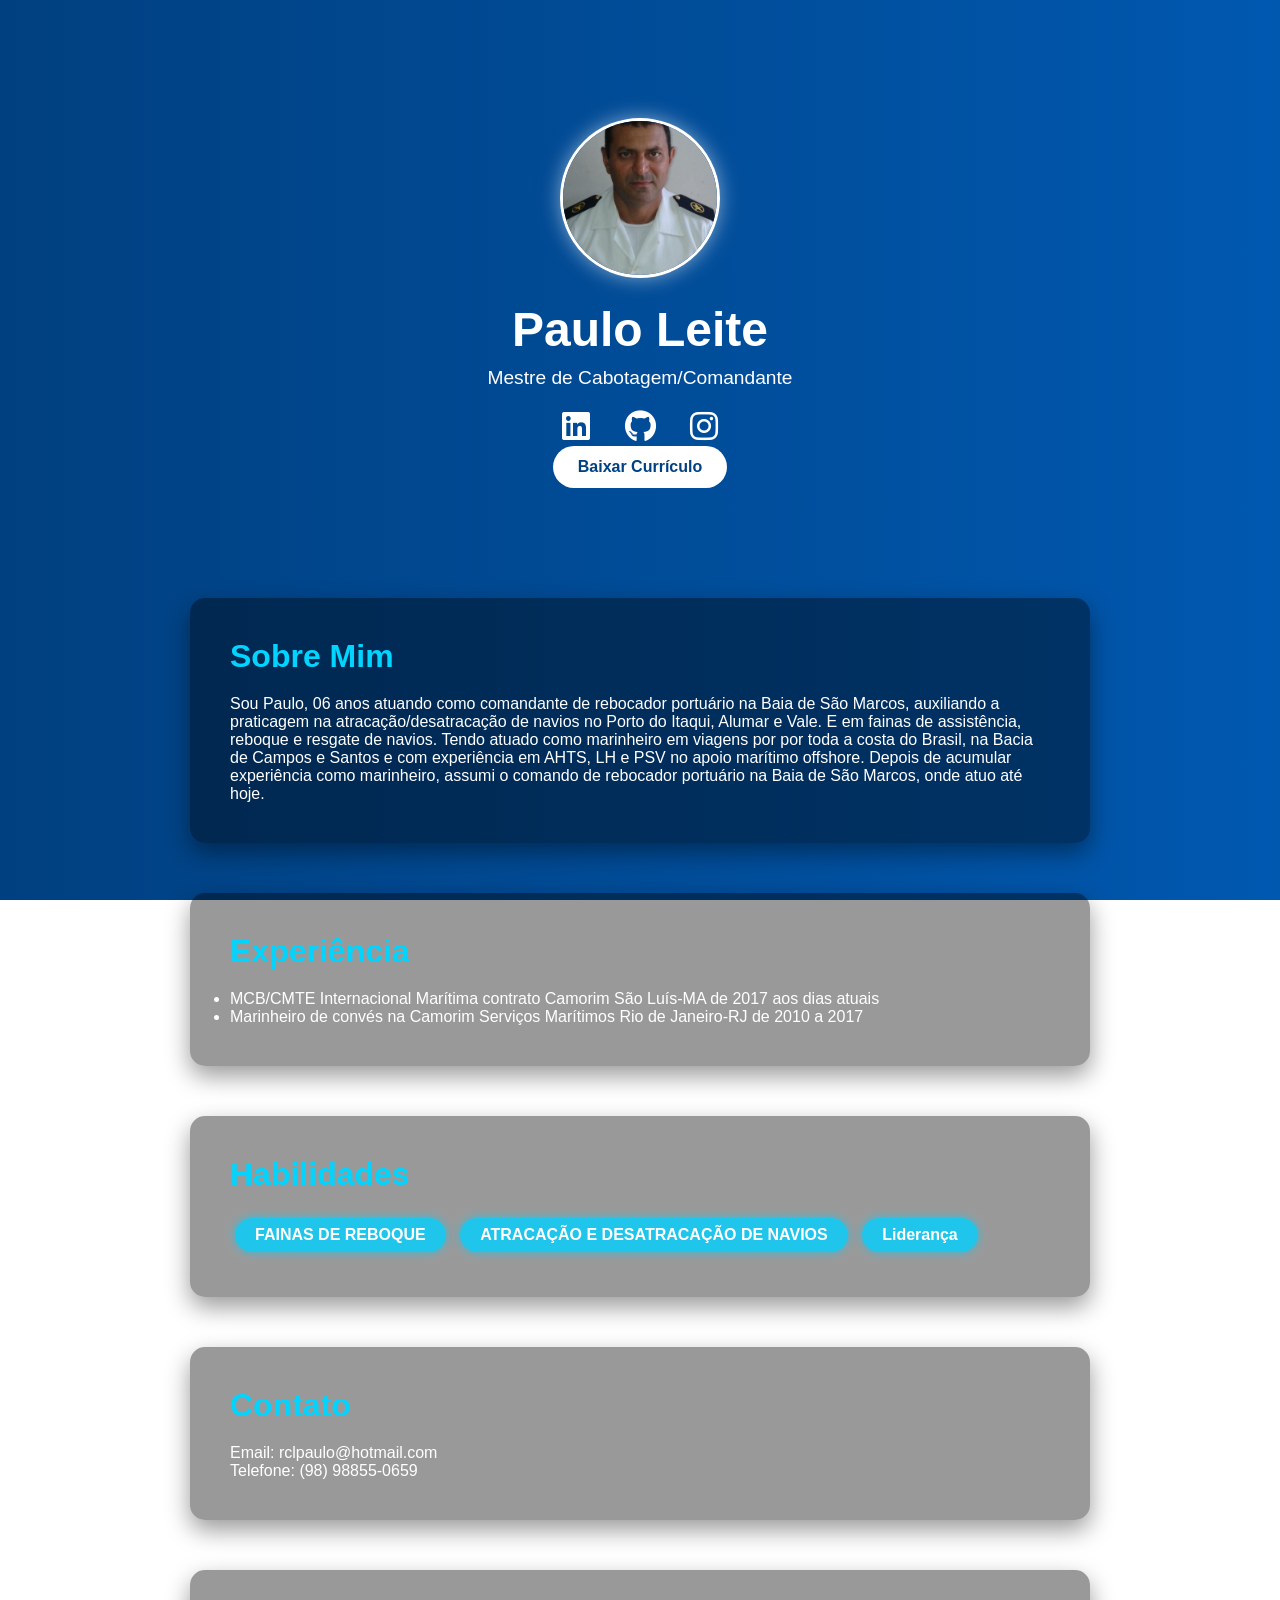
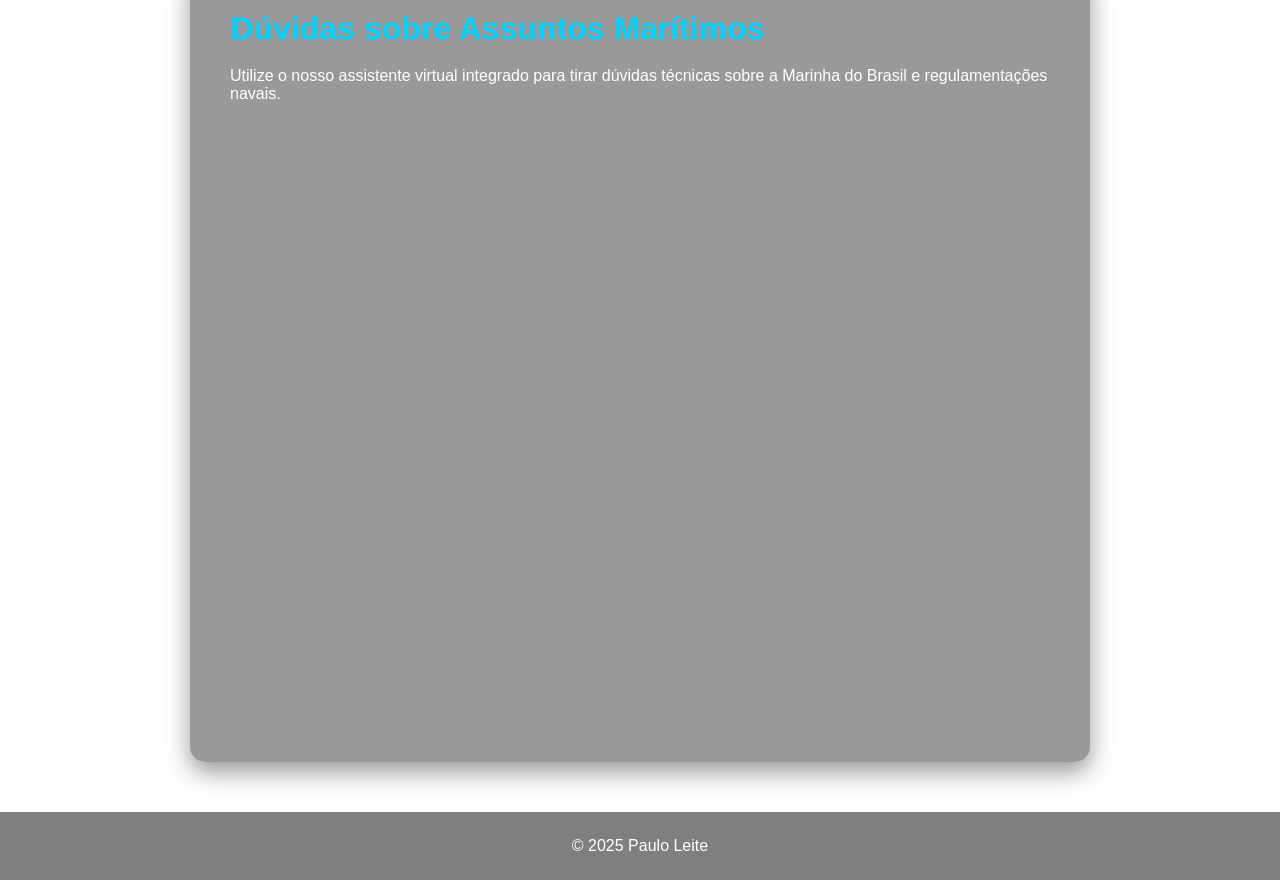
==== index.html @ 324e67c8 "feat: adicionado chatbot marítimo na pasta oficial" ====
<!DOCTYPE html>
<html lang="pt-br">
<head>
  <meta charset="UTF-8">
  <meta name="viewport" content="width=device-width, initial-scale=1.0">
  <title>Portfólio Moderno - Paulo Leite</title>

  <!-- Ícones FontAwesome -->
  <link href="https://cdnjs.cloudflare.com/ajax/libs/font-awesome/6.4.0/css/all.min.css" rel="stylesheet">

  <!-- CSS externo -->
  <link rel="stylesheet" href="style.css">
</head>
<body>
  <div>
    <img src="/Users/Admin/Documents/GitHub/Paulo-Leite/imagens/r3.jpg" alt="">
  </div>

  <!-- Fundo animado -->
  <div class="background"></div>

  <!-- Cabeçalho -->
  <header>
    <div class="container header-content">
      <img src="imagens/eu.jpg" alt="minha foto" class="perfil animate fade-in">
      <h1 class="animate fade-in">Paulo Leite</h1>
      <p class="animate fade-in">Mestre de Cabotagem/Comandante</p>

      <div class="social animate fade-in">
        <a href="https://linkedin.com" target="_blank"><i class="fab fa-linkedin"></i></a>
        <a href="https://github.com" target="_blank"><i class="fab fa-github"></i></a>
        <a href="https://instagram.com" target="_blank"><i class="fab fa-instagram"></i></a>
      </div>

      <a href="curriculo.pdf" class="btn animate fade-in" download>Baixar Currículo</a>
    </div>
  </header>

  <!-- Sobre -->
  <section id="sobre" class="animate slide-up">
    <div class="container card">
      <h2>Sobre Mim</h2>
      <p>
        Sou Paulo, 06 anos atuando como comandante de rebocador portuário na Baia de São Marcos, auxiliando a praticagem na atracação/desatracação de navios no Porto do Itaqui, Alumar e Vale. E em fainas de assistência, reboque e resgate de navios. Tendo atuado como marinheiro em viagens por por toda a costa do Brasil, na Bacia de Campos e Santos e com experiência em AHTS, LH e PSV no apoio marítimo offshore. Depois de acumular experiência como marinheiro, assumi o comando de rebocador portuário na Baia de São Marcos, onde atuo até hoje.
      </p>
    </div>
  </section>

  <!-- Experiência -->
  <section id="experiencia" class="animate slide-up">
    <div class="container card">
      <h2>Experiência</h2>
      <ul>
        <li>MCB/CMTE Internacional Marítima contrato Camorim São Luís-MA de 2017 aos dias atuais</li>
        <li>Marinheiro de convés na Camorim Serviços Marítimos Rio de Janeiro-RJ de 2010 a 2017</li>
      </ul>
    </div>
  </section>

  <!-- Habilidades -->
  <section id="habilidades" class="animate slide-up">
    <div class="container card">
      <h2>Habilidades</h2>
      <div class="skills">
        <span>FAINAS DE REBOQUE</span>
        <span>ATRACAÇÃO E DESATRACAÇÃO DE NAVIOS</span>
        <span>Liderança</span>
      </div>
    </div>
  </section>

  <!-- Contato -->
  <section id="contato" class="animate slide-up">
    <div class="container card">
      <h2>Contato</h2>
      <p>Email: rclpaulo@hotmail.com</p>
      <p>Telefone: (98) 98855-0659</p>
    </div>
  </section>
    <!-- Seção do Chatbot Dify -->
  <section id="chatbot-dify" class="animate slide-up">
    <div class="container card">
      <h2>Dúvidas sobre Assuntos Marítimos</h2>
      <p style="margin-bottom: 15px;">Utilize o nosso assistente virtual integrado para tirar dúvidas técnicas sobre a Marinha do Brasil e regulamentações navais.</p>
      <iframe
        src="https://udify.app"
        style="width: 100%; height: 100%; min-height: 600px; border-radius: 8px;"
        frameborder="0"
        allow="microphone; clipboard-write">
      </iframe>
    </div>
  </section>


  <!-- Rodapé -->
  <footer class="animate fade-in">
    <p>&copy; 2025 Paulo Leite</p>
  </footer>

  <!-- Script animações -->
  <script>
    const observer = new IntersectionObserver(entries => {
      entries.forEach(entry => {
        if(entry.isIntersecting){
          entry.target.classList.add('show');
        }
      });
    }, { threshold: 0.2 });

    document.querySelectorAll('.animate').forEach(el => observer.observe(el));
  </script>
  
</body>
</html>
---- style.css ----
/* Reset */
* { margin:0; padding:0; box-sizing:border-box; }

/* Fundo animado */
.background {
  position: fixed;
  top:0; left:0;
  width:100%; height:100%;
  background: linear-gradient(270deg,#004080,#0066cc,#0080ff,#004080);
  background-size: 800% 800%;
  animation: gradient 40s ease infinite;
  z-index: -1;
}

@keyframes gradient {
  0%{background-position:0% 50%;}
  50%{background-position:100% 50%;}
  100%{background-position:0% 50%;}
}

/* Corpo */
body {
  font-family:'Arial',sans-serif;
  color:#fff;
  scroll-behavior: smooth;
}

/* Cabeçalho */
header {
  text-align:center;
  padding:100px 20px 60px;
}

header .perfil {
  width:160px;
  height:160px;
  border-radius:50%;
  border:3px solid white;
  margin-bottom:20px;
  box-shadow:0 0 20px rgba(255,255,255,0.5);
}

header h1 { font-size:3rem; margin-bottom:10px; }
header p { font-size:1.2rem; margin-bottom:20px; }

header .social a {
  color:white;
  margin:0 15px;
  font-size:2rem;
  display:inline-block;
  transition: transform 0.3s;
  position: relative;
  animation: float 3s ease-in-out infinite;
}

header .social a:hover { transform: scale(1.3); }

@keyframes float {
  0%,100% { transform: translateY(0); }
  50% { transform: translateY(-8px); }
}

header .btn {
  display:inline-block;
  padding:12px 25px;
  border-radius:30px;
  background:white;
  color:#004080;
  font-weight:bold;
  text-decoration:none;
  transition: 0.3s all;
}

header .btn:hover {
  background:#0080ff;
  color:white;
  box-shadow:0 0 15px #fff;
}

/* Seções */
section { 
  max-width:900px; 
  margin:50px auto; 
  padding:40px; 
  background:rgba(0,0,0,0.4); 
  border-radius:15px; 
  box-shadow:0 10px 25px rgba(0,0,0,0.4); 
  opacity:0; 
  transform:translateY(50px); 
  transition: all 0.8s ease-out;
}

section.show { opacity:1; transform:translateY(0); }

section h2 { color:#00d4ff; margin-bottom:20px; font-size:2rem; }

.skills span {
  display:inline-block;
  background: rgba(0,208,255,0.8);
  padding:8px 20px;
  margin:5px;
  border-radius:25px;
  font-weight:bold;
  box-shadow:0 0 10px rgba(0,208,255,0.7);
}

/* Cards com efeito hover */
.card:hover { 
  transform: scale(1.03);
  background-image: url("imagens/mar.jpg");
  background-size: cover;
  background-position: center;
  transition:0.5s;
}

/* Footer */
footer {
  text-align:center;
  padding:25px;
  font-size:1rem;
  background: rgba(0,0,0,0.5);
  opacity:0;
  transition: opacity 1s ease-in;
}

footer.show { opacity:1; }

/* Animações extras */
.animate.fade-in { opacity:0; transition: opacity 1s ease-out; }
.animate.slide-up { opacity:0; transform:translateY(50px); transition: all 0.8s ease-out; }

.show.fade-in { opacity:1 !important; }
.show.slide-up { opacity:1 !important; transform:translateY(0) !important; }
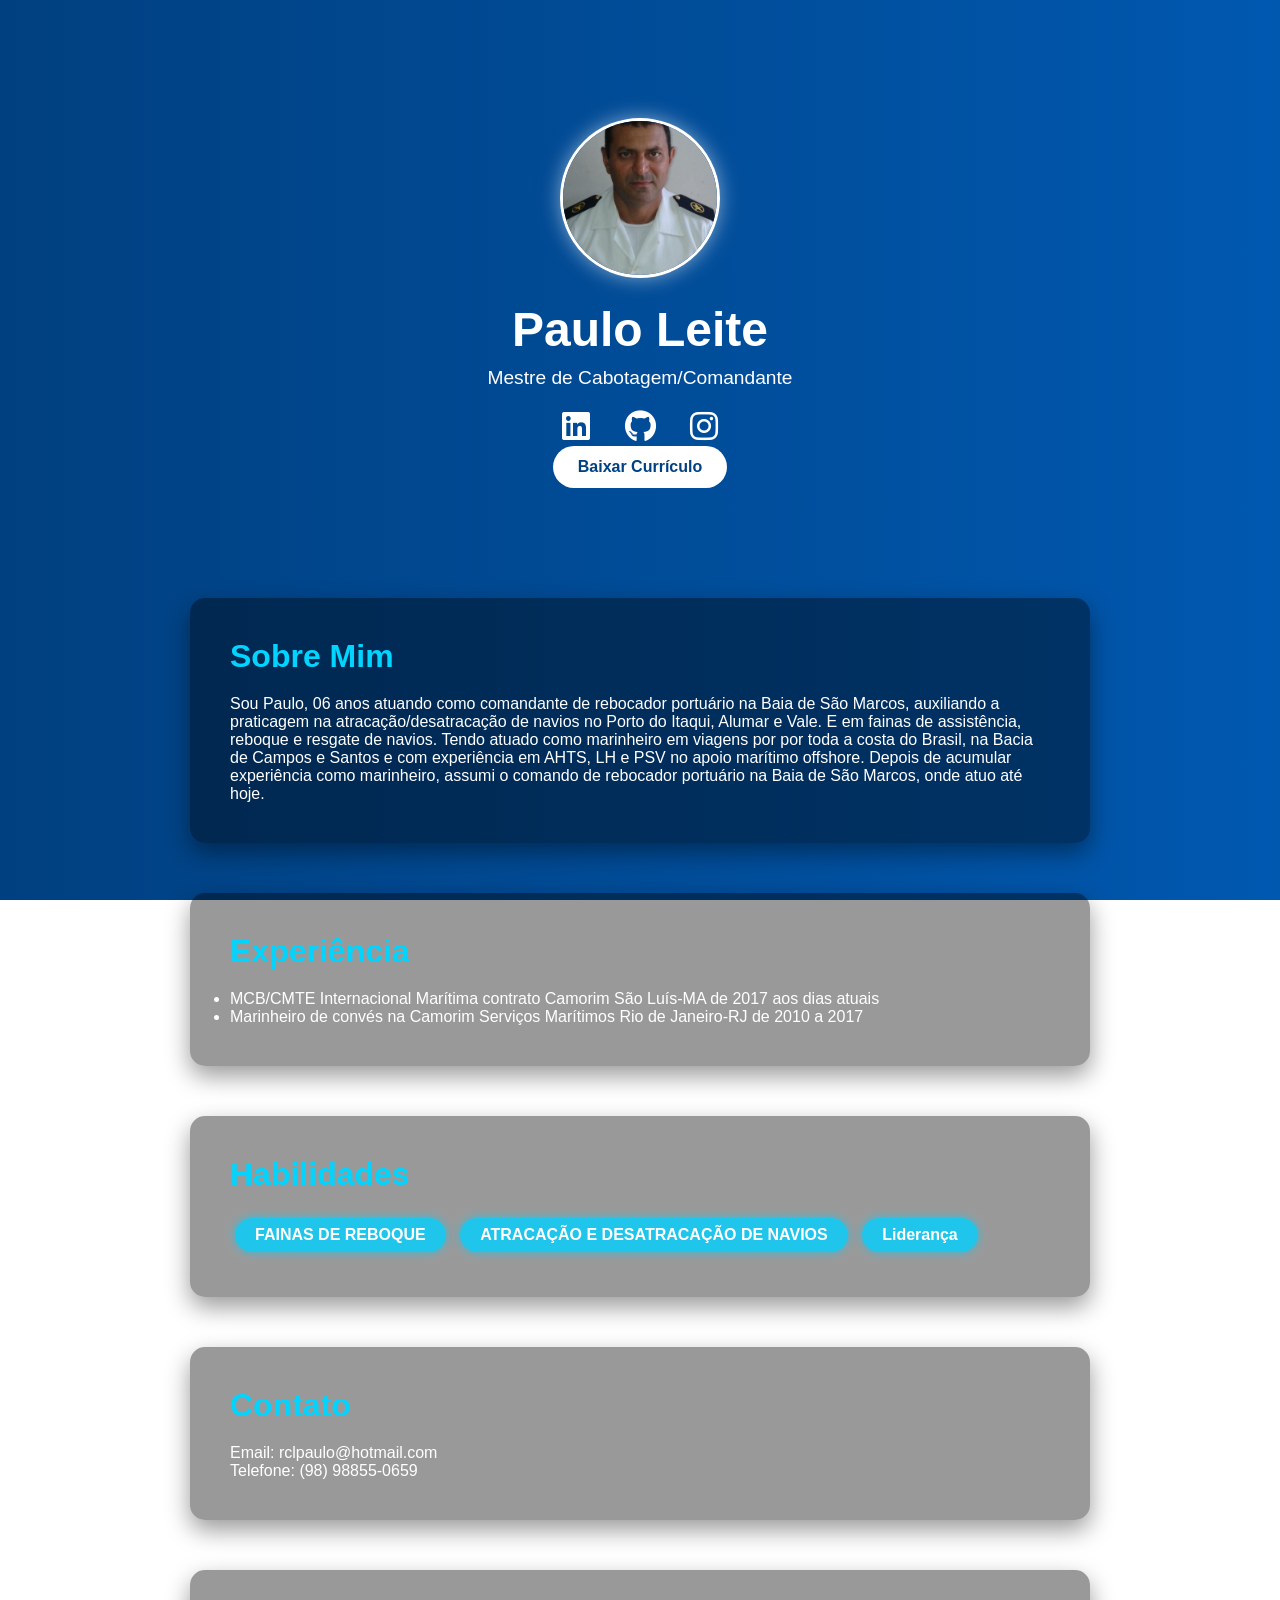
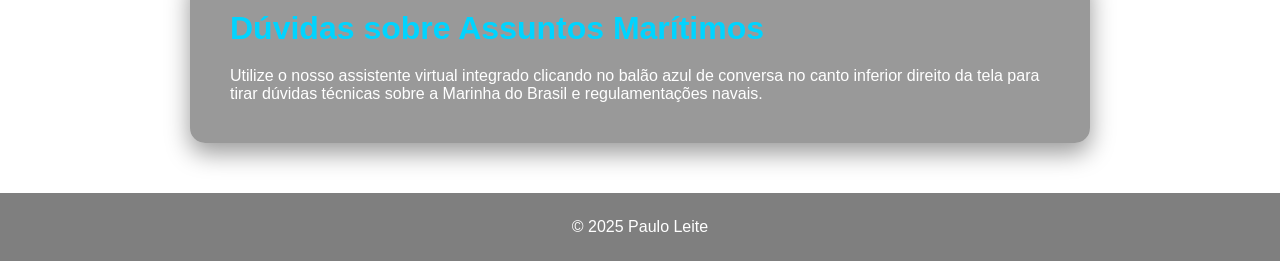
==== commit b51d1fea: "Adiciona chatbot interativo do Dify" ====
--- a/index.html
+++ b/index.html
@@ -10,6 +10,17 @@
 
   <!-- CSS externo -->
   <link rel="stylesheet" href="style.css">
+
+  <!-- Estilos customizados do Chatbot Dify -->
+  <style>
+    #dify-chatbot-bubble-button {
+      background-color: #000080 !important;
+    }
+    #dify-chatbot-bubble-window {
+      width: 24rem !important;
+      height: 40rem !important;
+    }
+  </style>
 </head>
 <body>
   <div>
@@ -77,27 +88,21 @@
       <p>Telefone: (98) 98855-0659</p>
     </div>
   </section>
-    <!-- Seção do Chatbot Dify -->
+
+  <!-- Seção do Chatbot Dify -->
   <section id="chatbot-dify" class="animate slide-up">
     <div class="container card">
       <h2>Dúvidas sobre Assuntos Marítimos</h2>
-      <p style="margin-bottom: 15px;">Utilize o nosso assistente virtual integrado para tirar dúvidas técnicas sobre a Marinha do Brasil e regulamentações navais.</p>
-      <iframe
-        src="https://udify.app"
-        style="width: 100%; height: 100%; min-height: 600px; border-radius: 8px;"
-        frameborder="0"
-        allow="microphone; clipboard-write">
-      </iframe>
+      <p>Utilize o nosso assistente virtual integrado clicando no balão azul de conversa no canto inferior direito da tela para tirar dúvidas técnicas sobre a Marinha do Brasil e regulamentações navais.</p>
     </div>
   </section>
-
 
   <!-- Rodapé -->
   <footer class="animate fade-in">
     <p>&copy; 2025 Paulo Leite</p>
   </footer>
 
-  <!-- Script animações -->
+  <!-- Script das animações da página -->
   <script>
     const observer = new IntersectionObserver(entries => {
       entries.forEach(entry => {
@@ -109,6 +114,23 @@
 
     document.querySelectorAll('.animate').forEach(el => observer.observe(el));
   </script>
+
+  <!-- Configuração e inicialização do Chatbot Dify -->
+  <script>
+    window.difyChatbotConfig = {
+      token: '9xI73gTMKblF28ED',
+      baseUrl: 'https://udify.app',
+      routeSegment: 'agent',
+      inputs: {},
+      systemVariables: {},
+      userVariables: {},
+    }
+  </script>
+  <script
+    src="https://udify.app/embed.min.js"
+    id="9xI73gTMKblF28ED"
+    defer>
+  </script>
   
 </body>
 </html>
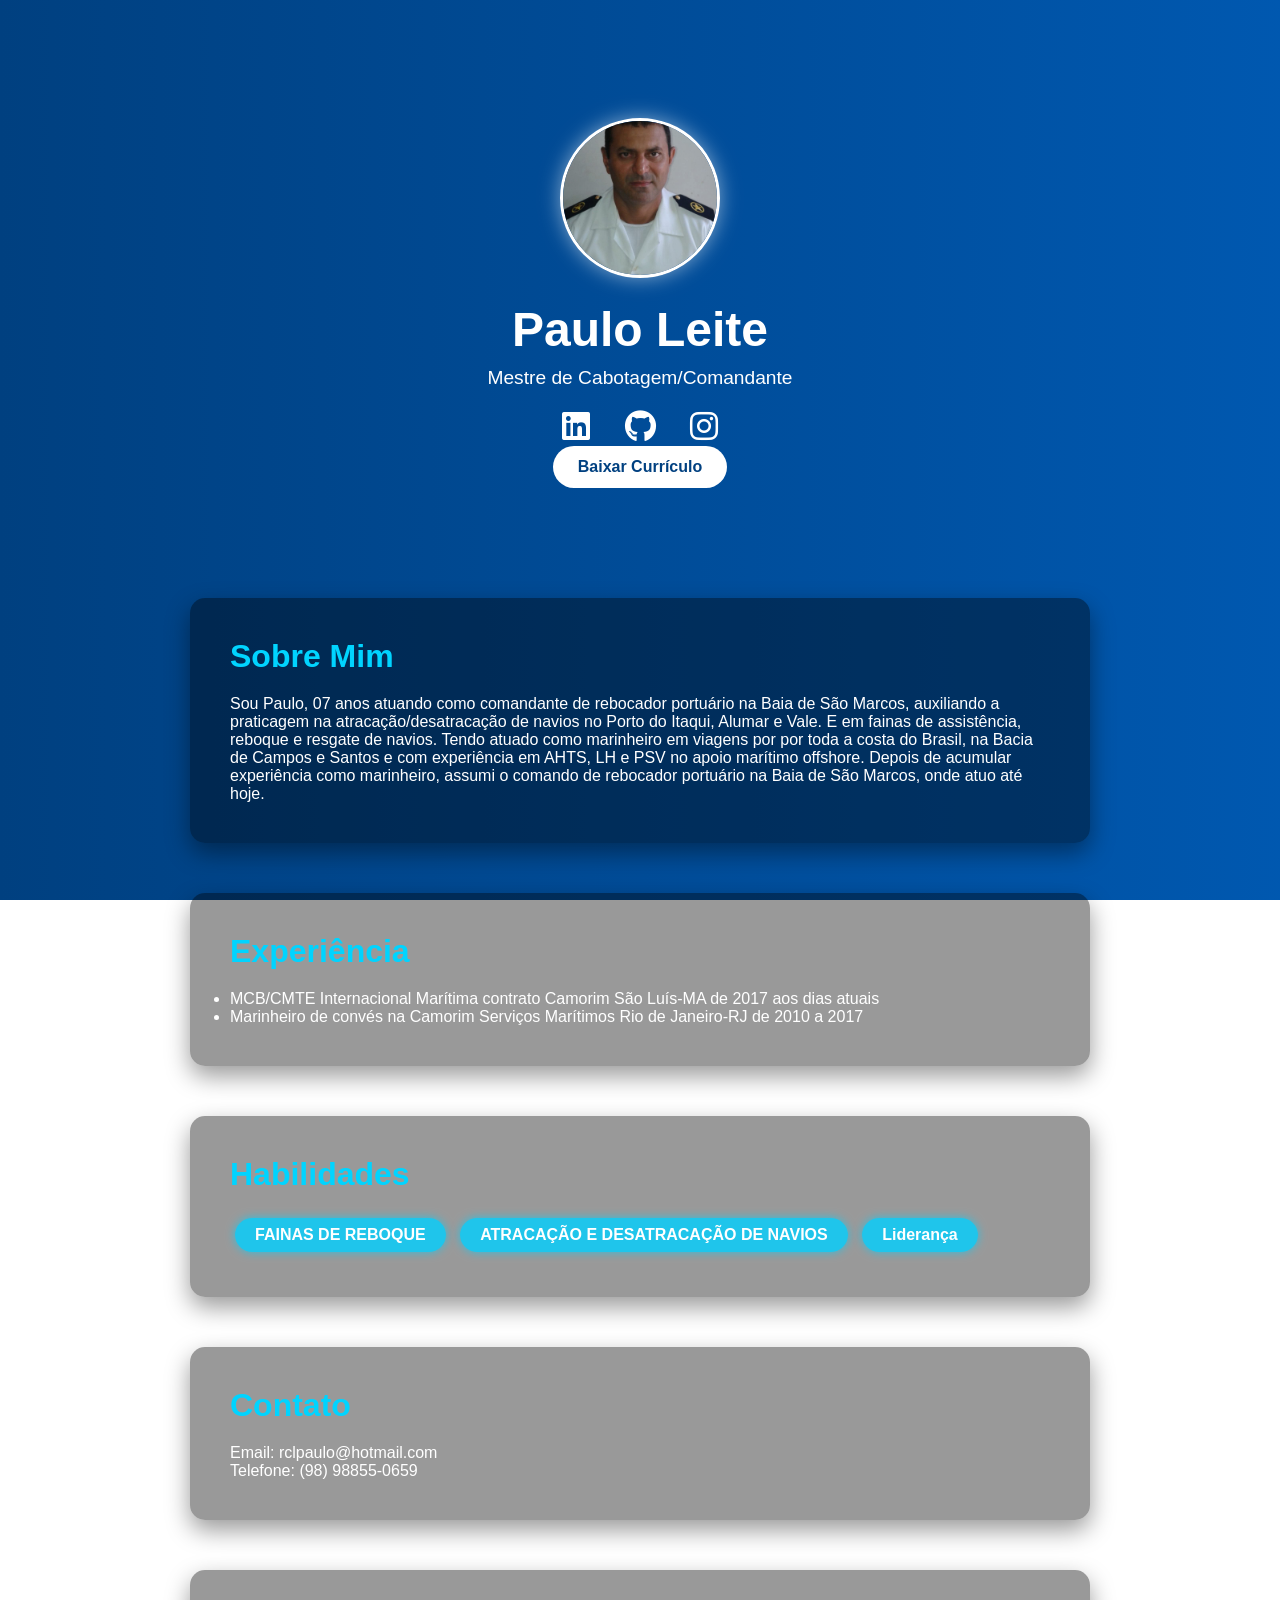
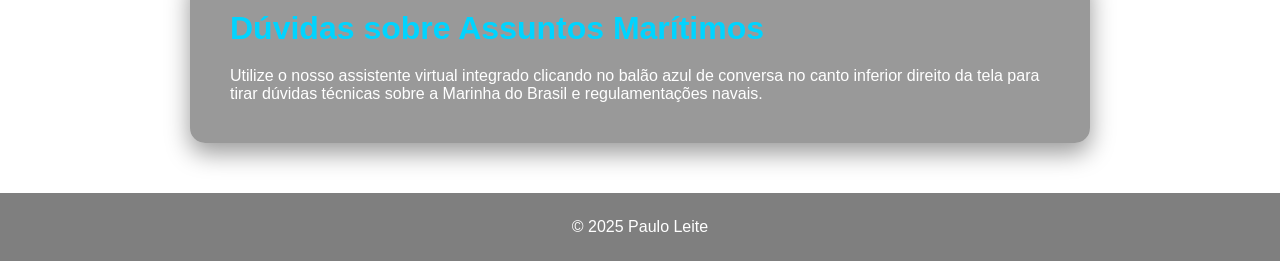
==== commit 374b4479: "7 anos" ====
--- a/index.html
+++ b/index.html
@@ -52,7 +52,7 @@
     <div class="container card">
       <h2>Sobre Mim</h2>
       <p>
-        Sou Paulo, 06 anos atuando como comandante de rebocador portuário na Baia de São Marcos, auxiliando a praticagem na atracação/desatracação de navios no Porto do Itaqui, Alumar e Vale. E em fainas de assistência, reboque e resgate de navios. Tendo atuado como marinheiro em viagens por por toda a costa do Brasil, na Bacia de Campos e Santos e com experiência em AHTS, LH e PSV no apoio marítimo offshore. Depois de acumular experiência como marinheiro, assumi o comando de rebocador portuário na Baia de São Marcos, onde atuo até hoje.
+        Sou Paulo, 07 anos atuando como comandante de rebocador portuário na Baia de São Marcos, auxiliando a praticagem na atracação/desatracação de navios no Porto do Itaqui, Alumar e Vale. E em fainas de assistência, reboque e resgate de navios. Tendo atuado como marinheiro em viagens por por toda a costa do Brasil, na Bacia de Campos e Santos e com experiência em AHTS, LH e PSV no apoio marítimo offshore. Depois de acumular experiência como marinheiro, assumi o comando de rebocador portuário na Baia de São Marcos, onde atuo até hoje.
       </p>
     </div>
   </section>
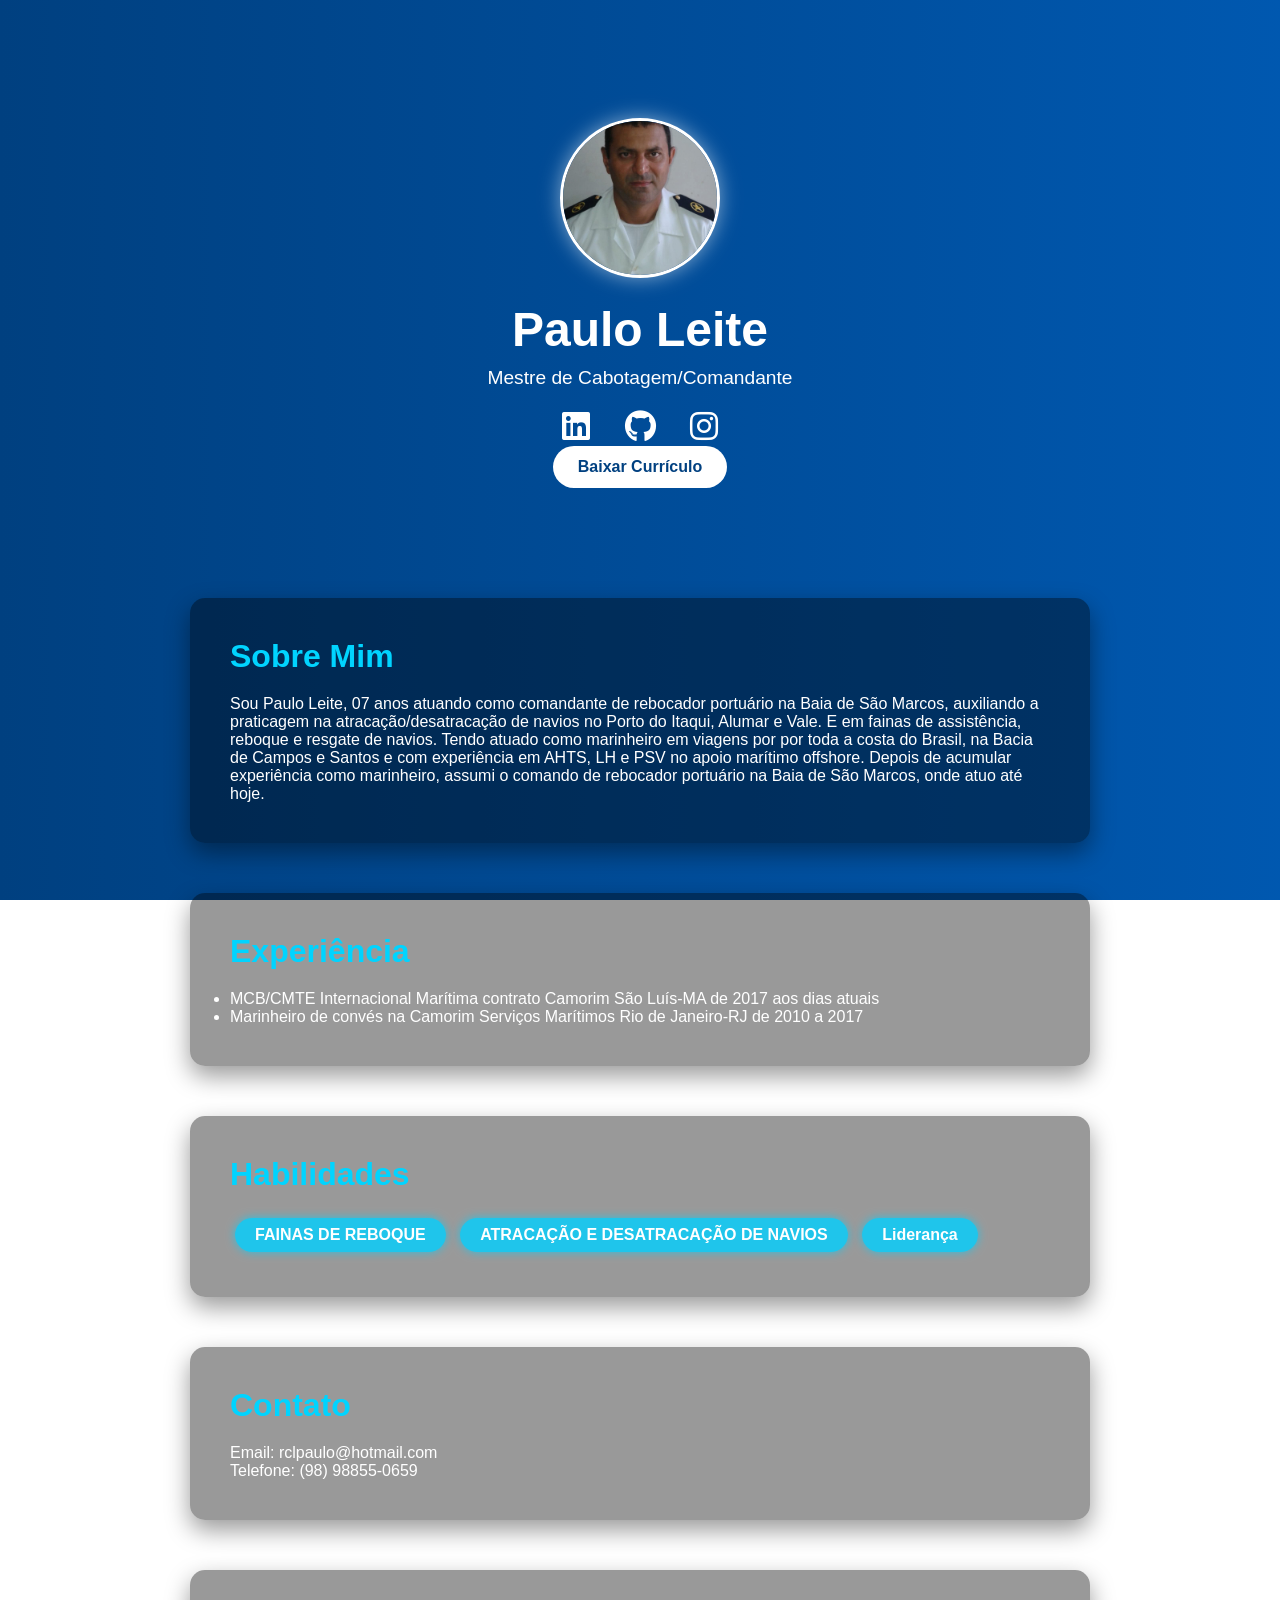
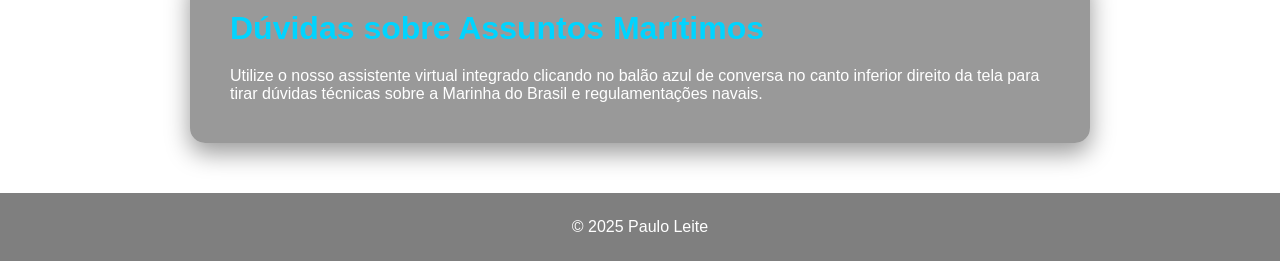
==== commit c52684e5: "Acrescentado "Leite" no nome" ====
--- a/index.html
+++ b/index.html
@@ -52,7 +52,7 @@
     <div class="container card">
       <h2>Sobre Mim</h2>
       <p>
-        Sou Paulo, 07 anos atuando como comandante de rebocador portuário na Baia de São Marcos, auxiliando a praticagem na atracação/desatracação de navios no Porto do Itaqui, Alumar e Vale. E em fainas de assistência, reboque e resgate de navios. Tendo atuado como marinheiro em viagens por por toda a costa do Brasil, na Bacia de Campos e Santos e com experiência em AHTS, LH e PSV no apoio marítimo offshore. Depois de acumular experiência como marinheiro, assumi o comando de rebocador portuário na Baia de São Marcos, onde atuo até hoje.
+        Sou Paulo Leite, 07 anos atuando como comandante de rebocador portuário na Baia de São Marcos, auxiliando a praticagem na atracação/desatracação de navios no Porto do Itaqui, Alumar e Vale. E em fainas de assistência, reboque e resgate de navios. Tendo atuado como marinheiro em viagens por por toda a costa do Brasil, na Bacia de Campos e Santos e com experiência em AHTS, LH e PSV no apoio marítimo offshore. Depois de acumular experiência como marinheiro, assumi o comando de rebocador portuário na Baia de São Marcos, onde atuo até hoje.
       </p>
     </div>
   </section>
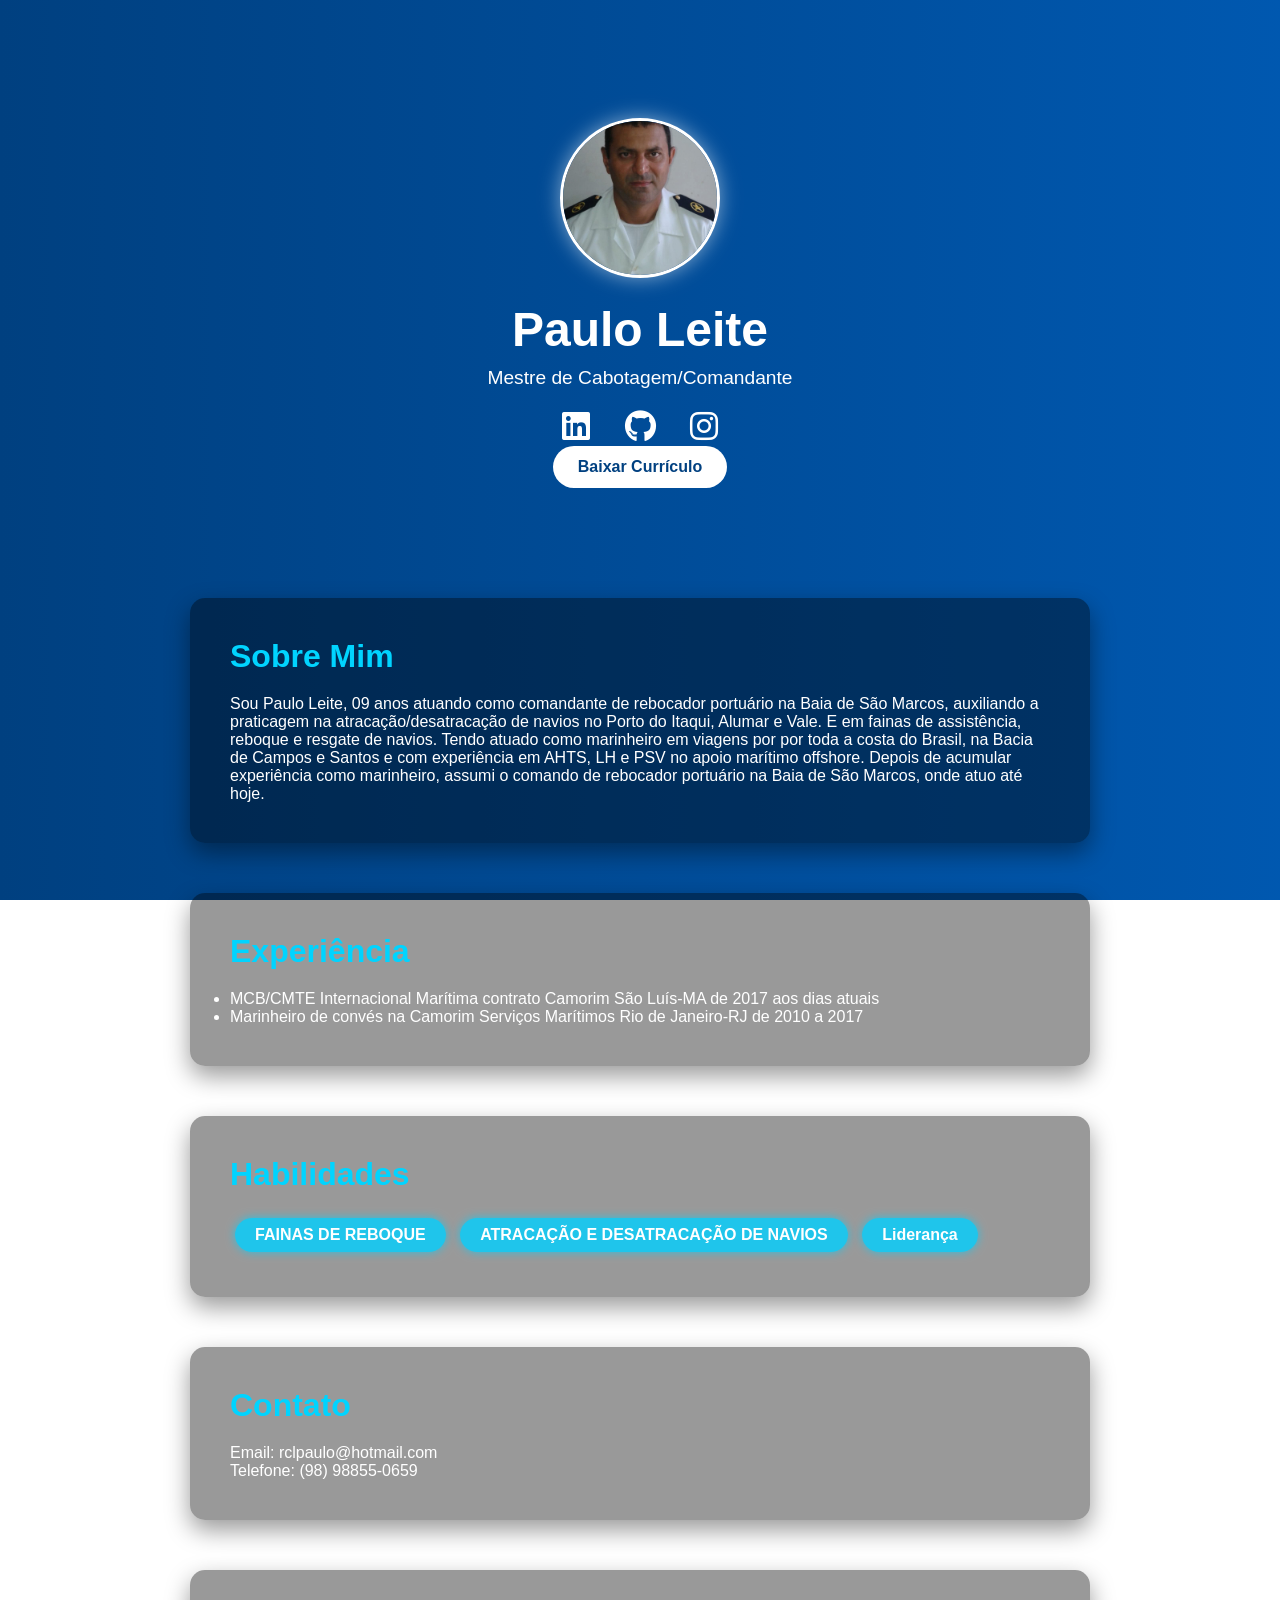
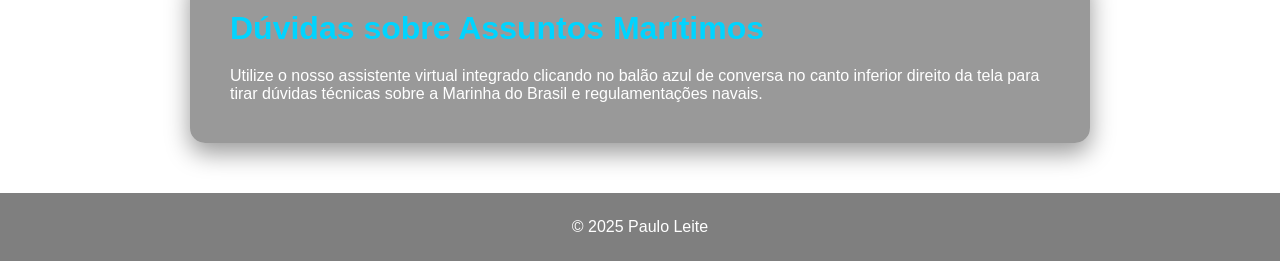
==== commit b9dec43e: "Adicionado 09 anos" ====
--- a/index.html
+++ b/index.html
@@ -52,7 +52,7 @@
     <div class="container card">
       <h2>Sobre Mim</h2>
       <p>
-        Sou Paulo Leite, 07 anos atuando como comandante de rebocador portuário na Baia de São Marcos, auxiliando a praticagem na atracação/desatracação de navios no Porto do Itaqui, Alumar e Vale. E em fainas de assistência, reboque e resgate de navios. Tendo atuado como marinheiro em viagens por por toda a costa do Brasil, na Bacia de Campos e Santos e com experiência em AHTS, LH e PSV no apoio marítimo offshore. Depois de acumular experiência como marinheiro, assumi o comando de rebocador portuário na Baia de São Marcos, onde atuo até hoje.
+        Sou Paulo Leite, 09 anos atuando como comandante de rebocador portuário na Baia de São Marcos, auxiliando a praticagem na atracação/desatracação de navios no Porto do Itaqui, Alumar e Vale. E em fainas de assistência, reboque e resgate de navios. Tendo atuado como marinheiro em viagens por por toda a costa do Brasil, na Bacia de Campos e Santos e com experiência em AHTS, LH e PSV no apoio marítimo offshore. Depois de acumular experiência como marinheiro, assumi o comando de rebocador portuário na Baia de São Marcos, onde atuo até hoje.
       </p>
     </div>
   </section>
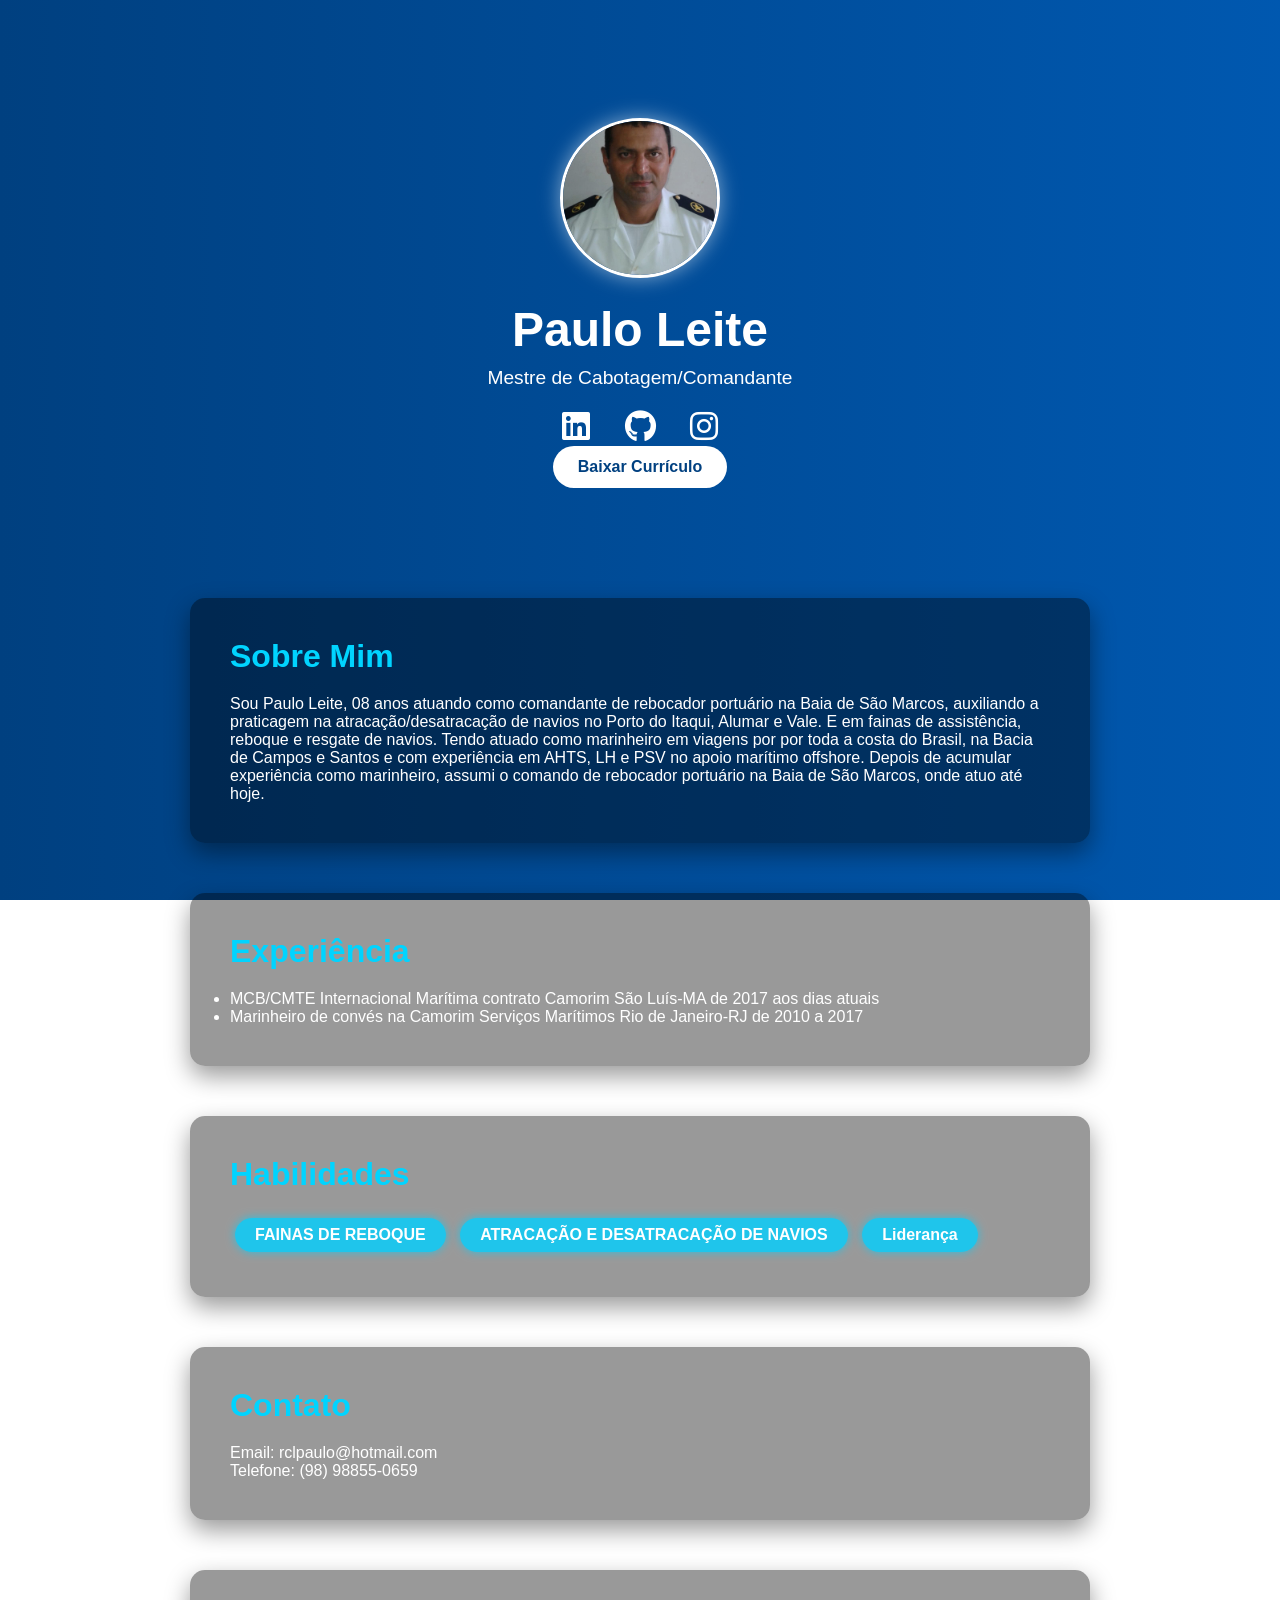
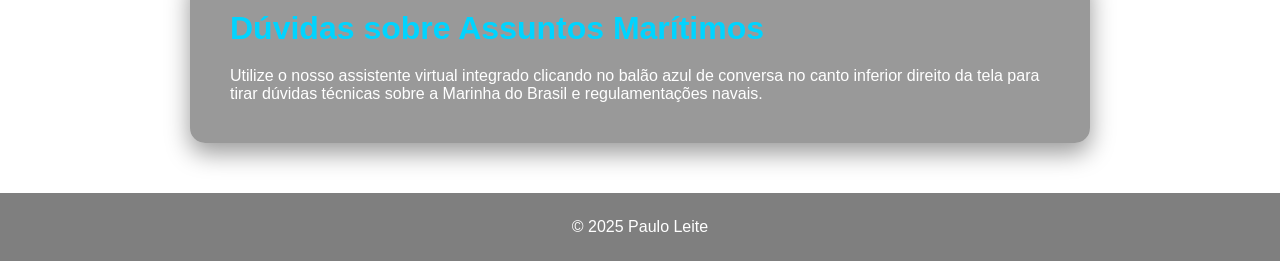
==== commit a18fbd80: "08 anos" ====
--- a/index.html
+++ b/index.html
@@ -52,7 +52,7 @@
     <div class="container card">
       <h2>Sobre Mim</h2>
       <p>
-        Sou Paulo Leite, 09 anos atuando como comandante de rebocador portuário na Baia de São Marcos, auxiliando a praticagem na atracação/desatracação de navios no Porto do Itaqui, Alumar e Vale. E em fainas de assistência, reboque e resgate de navios. Tendo atuado como marinheiro em viagens por por toda a costa do Brasil, na Bacia de Campos e Santos e com experiência em AHTS, LH e PSV no apoio marítimo offshore. Depois de acumular experiência como marinheiro, assumi o comando de rebocador portuário na Baia de São Marcos, onde atuo até hoje.
+        Sou Paulo Leite, 08 anos atuando como comandante de rebocador portuário na Baia de São Marcos, auxiliando a praticagem na atracação/desatracação de navios no Porto do Itaqui, Alumar e Vale. E em fainas de assistência, reboque e resgate de navios. Tendo atuado como marinheiro em viagens por por toda a costa do Brasil, na Bacia de Campos e Santos e com experiência em AHTS, LH e PSV no apoio marítimo offshore. Depois de acumular experiência como marinheiro, assumi o comando de rebocador portuário na Baia de São Marcos, onde atuo até hoje.
       </p>
     </div>
   </section>
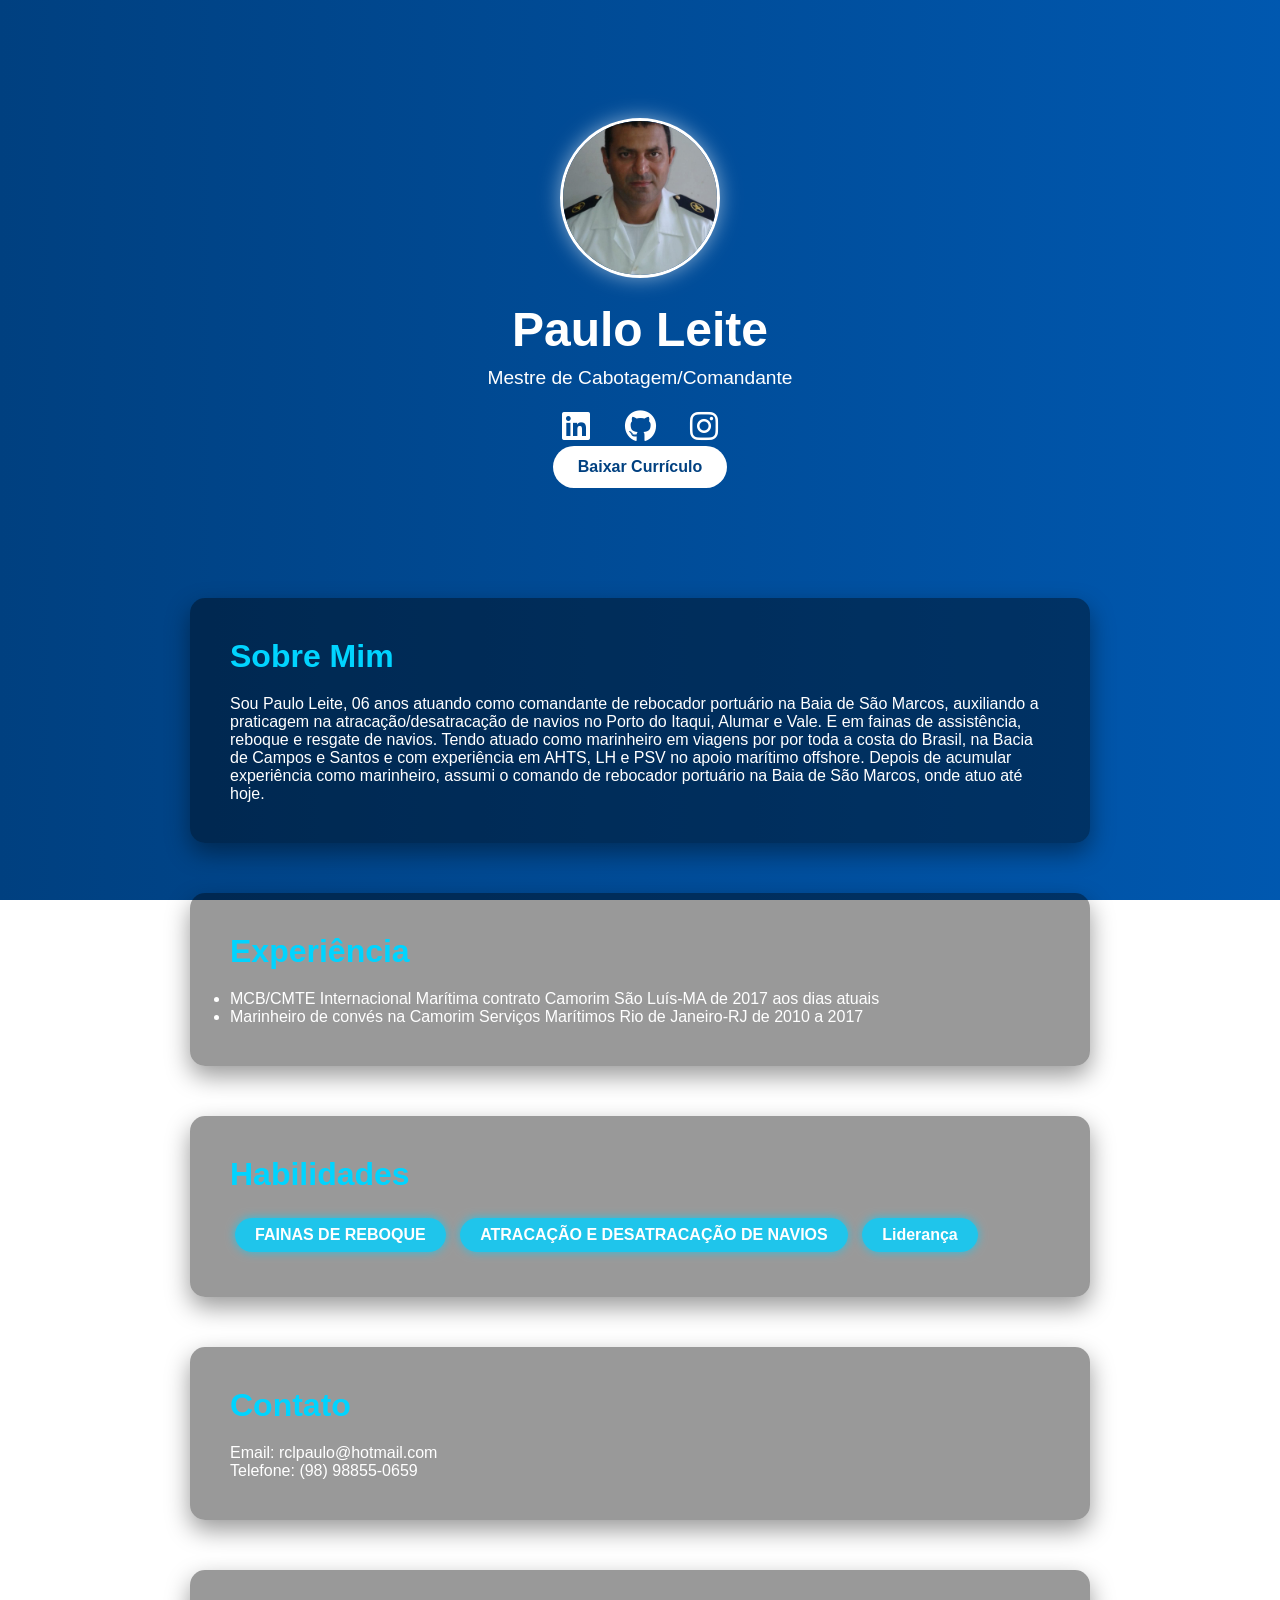
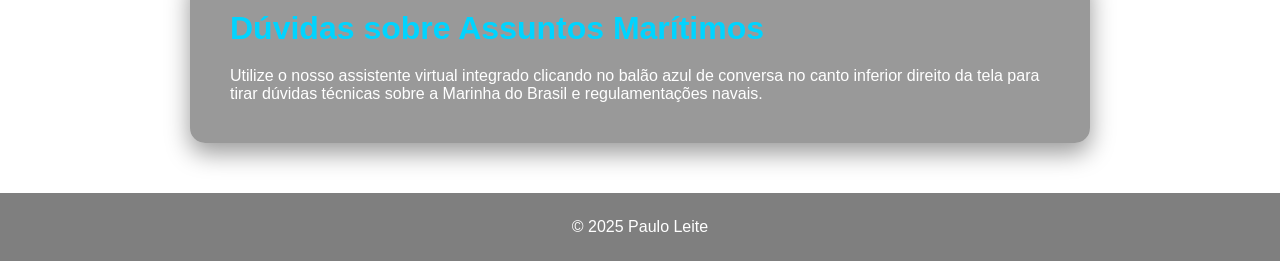
==== commit 50aec2ca: "06 novamente" ====
--- a/index.html
+++ b/index.html
@@ -52,7 +52,7 @@
     <div class="container card">
       <h2>Sobre Mim</h2>
       <p>
-        Sou Paulo Leite, 08 anos atuando como comandante de rebocador portuário na Baia de São Marcos, auxiliando a praticagem na atracação/desatracação de navios no Porto do Itaqui, Alumar e Vale. E em fainas de assistência, reboque e resgate de navios. Tendo atuado como marinheiro em viagens por por toda a costa do Brasil, na Bacia de Campos e Santos e com experiência em AHTS, LH e PSV no apoio marítimo offshore. Depois de acumular experiência como marinheiro, assumi o comando de rebocador portuário na Baia de São Marcos, onde atuo até hoje.
+        Sou Paulo Leite, 06 anos atuando como comandante de rebocador portuário na Baia de São Marcos, auxiliando a praticagem na atracação/desatracação de navios no Porto do Itaqui, Alumar e Vale. E em fainas de assistência, reboque e resgate de navios. Tendo atuado como marinheiro em viagens por por toda a costa do Brasil, na Bacia de Campos e Santos e com experiência em AHTS, LH e PSV no apoio marítimo offshore. Depois de acumular experiência como marinheiro, assumi o comando de rebocador portuário na Baia de São Marcos, onde atuo até hoje.
       </p>
     </div>
   </section>
